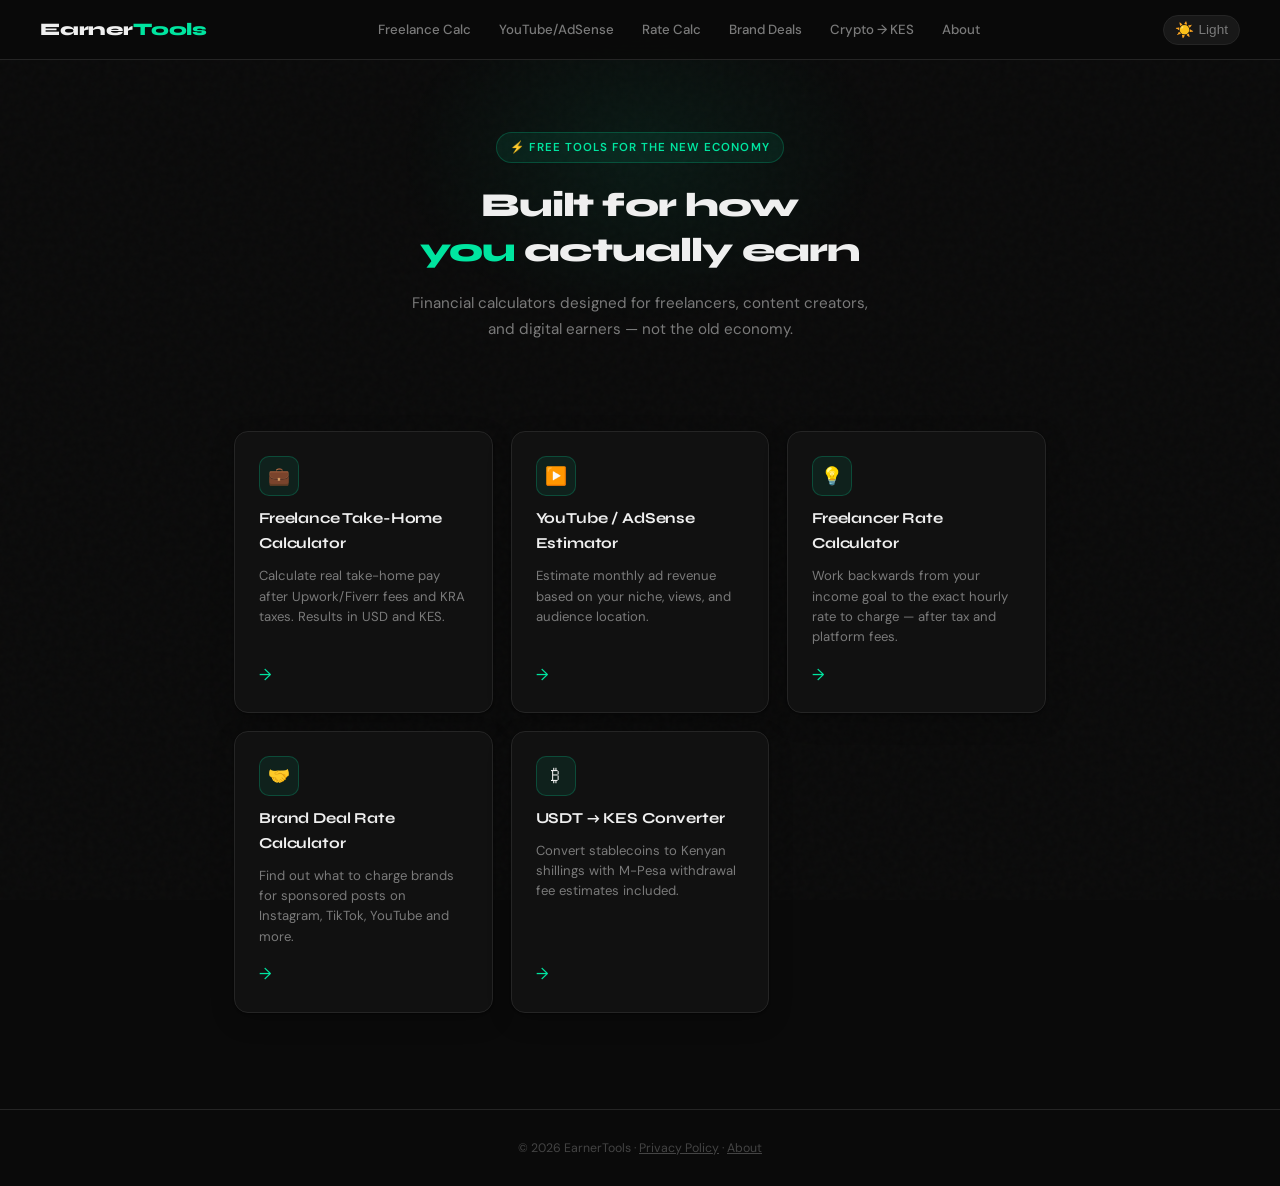
==== index.html @ bacd59a8 "added full calculator name" ====
<!DOCTYPE html>
<html lang="en">
<head>
  <meta charset="UTF-8" />
  <meta name="viewport" content="width=device-width, initial-scale=1.0" />
  <title>Earner Tools — Free Calculator Tools for Freelancers, Creators & Digital Earners</title>
  <meta name="description" content="Free financial calculators built for the new economy. Freelance take-home pay, YouTube revenue estimates, freelancer rate calculator, and crypto-to-KES converter." />
  <link rel="stylesheet" href="css/style.css" />
  
</head>
<body>

<nav>
  <a href="index.html" class="nav-logo">Earner<span>Tools</span></a>
  <ul class="nav-links">
    <li><a href="freelance-calc.html">Freelance Calc</a></li>
    <li><a href="youtube-calc.html">YouTube/AdSense</a></li>
    <li><a href="rate-calc.html">Rate Calc</a></li>
    <li><a href="brand-deal-calc.html">Brand Deals</a></li>
    <li><a href="crypto-calc.html">Crypto → KES</a></li>
    <li><a href="about.html">About</a></li>
    </ul>
    <button class="theme-toggle" onclick="toggleTheme()" aria-label="Toggle theme">
      <span class="icon">☀️</span>
      <span class="label">Light</span>
    </button>
</nav>

<section class="page-hero">
  <div class="hero-tag">⚡ Free Tools for the New Economy</div>
  <h1>Built for how<br><em>you</em> actually earn</h1>
  <p>Financial calculators designed for freelancers, content creators, and digital earners — not the old economy.</p>
</section>

<main class="main-container">
  <div class="tools-grid">

    <a href="freelance-calc.html" class="tool-card" style="animation-delay:0.1s">
      <div class="tool-icon">💼</div>
      <h3>Freelance Take-Home Calculator</h3>
      <p>Calculate real take-home pay after Upwork/Fiverr fees and KRA taxes. Results in USD and KES.</p>
      <div class="arrow">→</div>
    </a>

    <a href="youtube-calc.html" class="tool-card" style="animation-delay:0.2s">
      <div class="tool-icon">▶️</div>
      <h3>YouTube / AdSense Estimator</h3>
      <p>Estimate monthly ad revenue based on your niche, views, and audience location.</p>
      <div class="arrow">→</div>
    </a>

    <a href="rate-calc.html" class="tool-card" style="animation-delay:0.3s">
      <div class="tool-icon">💡</div>
      <h3>Freelancer Rate Calculator</h3>
      <p>Work backwards from your income goal to the exact hourly rate to charge — after tax and platform fees.</p>
      <div class="arrow">→</div>
    </a>

    <a href="brand-deal-calc.html" class="tool-card" style="animation-delay:0.4s">
      <div class="tool-icon">🤝</div>
      <h3>Brand Deal Rate Calculator</h3>
      <p>Find out what to charge brands for sponsored posts on Instagram, TikTok, YouTube and more.</p>
      <div class="arrow">→</div>
    </a>

    <a href="crypto-calc.html" class="tool-card" style="animation-delay:0.4s">
      <div class="tool-icon">₿</div>
      <h3>USDT → KES Converter</h3>
      <p>Convert stablecoins to Kenyan shillings with M-Pesa withdrawal fee estimates included.</p>
      <div class="arrow">→</div>
    </a>

  </div>
</main>

<footer>
  <p>© 2026 EarnerTools · <a href="privacy-policy.html">Privacy Policy</a> · <a href="about.html">About</a></p>
</footer>
<script src="js/theme.js"></script>
</body>
</html>
---- css/style.css ----
@import url('https://fonts.googleapis.com/css2?family=Syne:wght@400;600;700;800&family=DM+Sans:ital,opsz,wght@0,9..40,300;0,9..40,400;0,9..40,500;1,9..40,300&display=swap');

/* ── TOKENS — DARK (default) ── */
:root {
  --bg:            #0a0a0a;
  --bg-card:       #111111;
  --bg-input:      #181818;
  --border:        #252525;
  --border-hover:  #333333;
  --accent:        #00e5a0;
  --accent-dim:    rgba(0, 229, 160, 0.08);
  --accent-mid:    rgba(0, 229, 160, 0.22);
  --accent-glow:   rgba(0, 229, 160, 0.15);
  --text-primary:  #efefef;
  --text-secondary:#7a7a7a;
  --text-muted:    #444;
  --danger:        #ff4d6d;
  --warning:       #ffb347;
  --radius:        14px;
  --radius-sm:     9px;
  --radius-xs:     6px;
  --shadow-card:   0 1px 3px rgba(0,0,0,0.5), 0 8px 24px rgba(0,0,0,0.2);
  --nav-bg:        rgba(10, 10, 10, 0.88);
}

/* ── TOKENS — LIGHT ── */
body.light {
  --bg:            #f5f5f3;
  --bg-card:       #ffffff;
  --bg-input:      #eeeeec;
  --border:        #e0e0dc;
  --border-hover:  #cccccc;
  --accent:        #00a372;
  --accent-dim:    rgba(0, 163, 114, 0.08);
  --accent-mid:    rgba(0, 163, 114, 0.22);
  --accent-glow:   rgba(0, 163, 114, 0.15);
  --text-primary:  #111111;
  --text-secondary:#555555;
  --text-muted:    #aaaaaa;
  --danger:        #d93025;
  --warning:       #c47d00;
  --shadow-card:   0 1px 3px rgba(0,0,0,0.08), 0 8px 24px rgba(0,0,0,0.06);
  --nav-bg:        rgba(245, 245, 243, 0.92);
}

/* ── RESET ── */
*, *::before, *::after { box-sizing: border-box; margin: 0; padding: 0; }
html { scroll-behavior: smooth; -webkit-text-size-adjust: 100%; }

body {
  background: var(--bg);
  color: var(--text-primary);
  font-family: 'DM Sans', sans-serif;
  font-size: 15px;
  line-height: 1.65;
  min-height: 100vh;
  overflow-x: hidden;
  transition: background 0.3s, color 0.3s;
}

/* ── SUBTLE GRAIN ── */
body::before {
  content: '';
  position: fixed;
  inset: 0;
  background-image: url("data:image/svg+xml,%3Csvg viewBox='0 0 200 200' xmlns='http://www.w3.org/2000/svg'%3E%3Cfilter id='n'%3E%3CfeTurbulence type='fractalNoise' baseFrequency='0.75' numOctaves='4' stitchTiles='stitch'/%3E%3C/filter%3E%3Crect width='100%25' height='100%25' filter='url(%23n)' opacity='0.025'/%3E%3C/svg%3E");
  pointer-events: none;
  z-index: 0;
}

/* ── NAV ── */
nav {
  position: sticky;
  top: 0;
  z-index: 100;
  background: var(--nav-bg);
  backdrop-filter: blur(20px);
  -webkit-backdrop-filter: blur(20px);
  border-bottom: 1px solid var(--border);
  padding: 0 2.5rem;
  display: flex;
  align-items: center;
  justify-content: space-between;
  height: 60px;
  transition: background 0.3s, border-color 0.3s;
}

.nav-logo {
  font-family: 'Syne', sans-serif;
  font-weight: 800;
  font-size: 1.1rem;
  letter-spacing: -0.01em;
  color: var(--text-primary);
  text-decoration: none;
}

.nav-logo span { color: var(--accent); }

.nav-links {
  display: flex;
  align-items: center;
  gap: 0.25rem;
  list-style: none;
}

.nav-links a {
  color: var(--text-secondary);
  text-decoration: none;
  font-size: 0.83rem;
  font-weight: 500;
  padding: 6px 12px;
  border-radius: var(--radius-xs);
  transition: color 0.15s, background 0.15s;
}

.nav-links a:hover  { color: var(--text-primary); background: rgba(128,128,128,0.08); }
.nav-links a.active { color: var(--accent); background: var(--accent-dim); }

/* ── THEME TOGGLE ── */
.theme-toggle {
  background: var(--bg-input);
  border: 1px solid var(--border);
  border-radius: 100px;
  color: var(--text-secondary);
  cursor: pointer;
  font-size: 0.85rem;
  padding: 5px 11px;
  display: flex;
  align-items: center;
  gap: 5px;
  transition: border-color 0.15s, color 0.15s, background 0.3s;
  flex-shrink: 0;
  margin-left: 0.75rem;
  white-space: nowrap;
}

.theme-toggle:hover {
  border-color: var(--accent);
  color: var(--accent);
}

.theme-toggle .icon { font-size: 0.95rem; }

/* ── PAGE HERO ── */
.page-hero {
  position: relative;
  padding: 4.5rem 2rem 3rem;
  text-align: center;
  z-index: 1;
}

.page-hero::before {
  content: '';
  position: absolute;
  top: -80px;
  left: 50%;
  transform: translateX(-50%);
  width: 500px;
  height: 350px;
  background: radial-gradient(ellipse at center, rgba(0,229,160,0.07) 0%, transparent 68%);
  pointer-events: none;
  z-index: 0;
}

body.light .page-hero::before {
  background: radial-gradient(ellipse at center, rgba(0,163,114,0.06) 0%, transparent 68%);
}

.hero-tag {
  display: inline-flex;
  align-items: center;
  gap: 6px;
  background: var(--accent-dim);
  border: 1px solid var(--accent-mid);
  color: var(--accent);
  font-size: 0.72rem;
  font-weight: 600;
  letter-spacing: 0.09em;
  text-transform: uppercase;
  padding: 5px 13px;
  border-radius: 100px;
  margin-bottom: 1.25rem;
  animation: fadeUp 0.45s ease both;
  position: relative;
  z-index: 1;
}

.page-hero h1 {
  font-family: 'Syne', sans-serif;
  font-size: 2.1rem;
  font-weight: 800;
  line-height: 1.35;
  letter-spacing: -0.025em;
  margin: 0 auto 0.9rem;
  max-width: 560px;
  padding-bottom: 0.1em;
  overflow: visible;
  animation: fadeUp 0.45s 0.08s ease both;
  position: relative;
  z-index: 1;
}

.page-hero h1 em {
  font-style: normal;
  color: var(--accent);
}

.page-hero p {
  color: var(--text-secondary);
  max-width: 460px;
  margin: 0 auto;
  font-size: 0.95rem;
  line-height: 1.7;
  animation: fadeUp 0.45s 0.16s ease both;
  position: relative;
  z-index: 1;
}

/* ── LAYOUT ── */
.main-container {
  max-width: 860px;
  margin: 0 auto;
  padding: 0 1.5rem 6rem;
  position: relative;
  z-index: 1;
}

/* ── CARD ── */
.card {
  background: var(--bg-card);
  border: 1px solid var(--border);
  border-radius: var(--radius);
  padding: 1.75rem;
  margin-bottom: 1.25rem;
  box-shadow: var(--shadow-card);
  animation: fadeUp 0.45s 0.22s ease both;
  transition: background 0.3s, border-color 0.3s;
}

.card-title {
  font-family: 'Syne', sans-serif;
  font-size: 0.72rem;
  font-weight: 700;
  letter-spacing: 0.11em;
  text-transform: uppercase;
  color: var(--text-muted);
  margin-bottom: 1.4rem;
  display: flex;
  align-items: center;
  gap: 9px;
}

.card-title::before {
  content: '';
  display: block;
  width: 3px;
  height: 13px;
  background: var(--accent);
  border-radius: 2px;
  flex-shrink: 0;
}

/* ── FORM ELEMENTS ── */
.form-grid {
  display: grid;
  grid-template-columns: 1fr 1fr;
  gap: 1.1rem;
}

.form-group {
  display: flex;
  flex-direction: column;
  gap: 7px;
}

.form-group.full { grid-column: 1 / -1; }

label {
  font-size: 0.8rem;
  font-weight: 500;
  color: var(--text-secondary);
  letter-spacing: 0.01em;
}

input, select {
  background: var(--bg-input);
  border: 1px solid var(--border);
  border-radius: var(--radius-sm);
  color: var(--text-primary);
  font-family: 'DM Sans', sans-serif;
  font-size: 0.95rem;
  padding: 11px 14px;
  width: 100%;
  transition: border-color 0.15s, box-shadow 0.15s, background 0.3s, color 0.3s;
  appearance: none;
  -webkit-appearance: none;
}

input:focus, select:focus {
  outline: none;
  border-color: var(--accent);
  box-shadow: 0 0 0 3px var(--accent-dim);
}

input::placeholder { color: var(--text-muted); font-size: 0.88rem; }

.select-wrapper { position: relative; }
.select-wrapper::after {
  content: '▾';
  position: absolute;
  right: 13px;
  top: 50%;
  transform: translateY(-50%);
  color: var(--text-muted);
  pointer-events: none;
  font-size: 0.85rem;
}

/* ── PLATFORM TABS ── */
.tab-group {
  display: flex;
  background: var(--bg-input);
  border: 1px solid var(--border);
  border-radius: var(--radius-sm);
  padding: 3px;
  gap: 3px;
}

.tab-btn {
  flex: 1;
  background: transparent;
  border: none;
  color: var(--text-secondary);
  font-family: 'DM Sans', sans-serif;
  font-size: 0.83rem;
  font-weight: 500;
  padding: 9px 6px;
  border-radius: 6px;
  cursor: pointer;
  transition: all 0.15s;
  white-space: nowrap;
}

.tab-btn:hover  { color: var(--text-primary); background: rgba(128,128,128,0.08); }
.tab-btn.active { background: var(--accent); color: #000; font-weight: 700; }

/* ── CALCULATE BUTTON ── */
.btn-calculate {
  width: 100%;
  background: var(--accent);
  border: none;
  border-radius: var(--radius-sm);
  color: #000;
  cursor: pointer;
  font-family: 'Syne', sans-serif;
  font-size: 0.92rem;
  font-weight: 700;
  letter-spacing: 0.05em;
  padding: 14px;
  margin-top: 1.4rem;
  transition: opacity 0.15s, transform 0.1s, box-shadow 0.15s;
}

.btn-calculate:hover   { opacity: 0.9; box-shadow: 0 0 24px var(--accent-glow); }
.btn-calculate:active  { transform: scale(0.99); opacity: 0.85; }

/* ── RESULTS ── */
#results { display: none; }
#results.visible { display: block; }

.results-grid {
  display: grid;
  grid-template-columns: repeat(3, 1fr);
  gap: 0.9rem;
  margin-bottom: 1.25rem;
}

.result-item {
  background: var(--bg-input);
  border: 1px solid var(--border);
  border-radius: var(--radius-sm);
  padding: 1.1rem;
  text-align: center;
  transition: background 0.3s, border-color 0.3s;
}

.result-item.highlight {
  background: var(--accent-dim);
  border-color: var(--accent-mid);
}

.result-label {
  font-size: 0.7rem;
  color: var(--text-muted);
  text-transform: uppercase;
  letter-spacing: 0.09em;
  margin-bottom: 7px;
}

.result-value {
  font-family: 'Syne', sans-serif;
  font-size: 1.2rem;
  font-weight: 700;
  color: var(--text-primary);
  letter-spacing: -0.01em;
  word-break: break-word;
}

.result-item.highlight .result-value { color: var(--accent); }

.result-sub {
  font-size: 0.73rem;
  color: var(--text-muted);
  margin-top: 4px;
}

/* ── BREAKDOWN TABLE ── */
.breakdown-table {
  width: 100%;
  border-collapse: collapse;
}

.breakdown-table tr          { border-bottom: 1px solid var(--border); }
.breakdown-table tr:last-child { border-bottom: none; }

.breakdown-table td {
  padding: 11px 0;
  font-size: 0.875rem;
  color: var(--text-secondary);
  vertical-align: middle;
}

.breakdown-table td:last-child {
  text-align: right;
  font-weight: 500;
  color: var(--text-primary);
}

.breakdown-table .deduction td:last-child { color: var(--danger); }
.breakdown-table .credit td:last-child    { color: var(--accent); }

.breakdown-table .total-row td {
  font-family: 'Syne', sans-serif;
  font-weight: 700;
  font-size: 0.95rem;
  padding-top: 14px;
  color: var(--accent);
}

/* ── PROGRESS BAR ── */
.tax-band-bar {
  height: 7px;
  background: var(--bg-input);
  border-radius: 4px;
  overflow: hidden;
  margin-top: 0.75rem;
}

.tax-band-fill {
  height: 100%;
  background: linear-gradient(90deg, var(--accent), var(--warning));
  border-radius: 4px;
  transition: width 0.85s cubic-bezier(0.16, 1, 0.3, 1);
  width: 0%;
}

/* ── DISCLAIMER ── */
.disclaimer {
  background: rgba(255, 179, 71, 0.05);
  border: 1px solid rgba(255, 179, 71, 0.18);
  border-radius: var(--radius-sm);
  padding: 0.9rem 1.1rem;
  font-size: 0.79rem;
  color: var(--text-muted);
  line-height: 1.6;
  margin-top: 1.25rem;
}

.disclaimer strong { color: var(--warning); }
.disclaimer a      { color: var(--warning); }

/* ── UPDATED BADGE ── */
.updated-badge {
  display: inline-flex;
  align-items: center;
  gap: 5px;
  font-size: 0.71rem;
  color: var(--accent);
  background: var(--accent-dim);
  border: 1px solid var(--accent-mid);
  padding: 3px 10px;
  border-radius: 100px;
  margin-bottom: 1rem;
  letter-spacing: 0.03em;
}

/* ── ERROR MESSAGE ── */
#error-msg, .error-msg {
  color: var(--danger);
  font-size: 0.84rem;
  margin-top: 0.9rem;
  padding: 10px 14px;
  background: rgba(255, 77, 109, 0.08);
  border: 1px solid rgba(255, 77, 109, 0.2);
  border-radius: var(--radius-xs);
  display: none;
}

/* ── HOMEPAGE TOOL CARDS ── */
.tools-grid {
  display: grid;
  grid-template-columns: repeat(auto-fit, minmax(240px, 1fr));
  gap: 1.1rem;
  margin-top: 2.5rem;
}

.tool-card {
  background: var(--bg-card);
  border: 1px solid var(--border);
  border-radius: var(--radius);
  padding: 1.5rem;
  text-decoration: none;
  color: inherit;
  transition: border-color 0.2s, transform 0.2s, box-shadow 0.2s, background 0.3s;
  display: flex;
  flex-direction: column;
  gap: 10px;
  animation: fadeUp 0.45s ease both;
  box-shadow: var(--shadow-card);
}

.tool-card:hover {
  border-color: var(--accent-mid);
  transform: translateY(-3px);
  box-shadow: 0 12px 32px rgba(0,0,0,0.15), 0 0 0 1px var(--accent-mid);
}

.tool-icon {
  width: 40px;
  height: 40px;
  background: var(--accent-dim);
  border: 1px solid var(--accent-mid);
  border-radius: 10px;
  display: flex;
  align-items: center;
  justify-content: center;
  font-size: 1.1rem;
}

.tool-card h3 {
  font-family: 'Syne', sans-serif;
  font-size: 0.95rem;
  font-weight: 700;
  letter-spacing: -0.01em;
  color: var(--text-primary);
}

.tool-card p {
  font-size: 0.82rem;
  color: var(--text-secondary);
  line-height: 1.55;
  flex: 1;
}

.tool-card .arrow {
  color: var(--accent);
  font-size: 1rem;
  margin-top: 4px;
  transition: transform 0.2s;
}

.tool-card:hover .arrow { transform: translateX(4px); }

/* ── FOOTER ── */
footer {
  border-top: 1px solid var(--border);
  padding: 1.75rem 2rem;
  text-align: center;
  font-size: 0.77rem;
  color: var(--text-muted);
  position: relative;
  z-index: 1;
  transition: border-color 0.3s;
}

footer a       { color: var(--text-muted); text-decoration: underline; }
footer a:hover { color: var(--text-secondary); }

/* ── ANIMATIONS ── */
@keyframes fadeUp {
  from { opacity: 0; transform: translateY(12px); }
  to   { opacity: 1; transform: translateY(0); }
}

/* ── RESPONSIVE ── */
@media (max-width: 768px) {
  nav { padding: 0 1.25rem; }
  .nav-links a { font-size: 0.78rem; padding: 6px 8px; }
}

@media (max-width: 640px) {
  .nav-links   { display: none; }
  .page-hero   { padding: 3rem 1.25rem 2rem; }
  .page-hero h1{ font-size: 1.7rem; }
  .main-container { padding: 0 1rem 4rem; }
  .form-grid   { grid-template-columns: 1fr; }
  .results-grid{ grid-template-columns: 1fr 1fr; }
  .card        { padding: 1.25rem; }
  .tab-btn     { font-size: 0.76rem; padding: 8px 4px; }
}

@media (max-width: 400px) {
  .results-grid { grid-template-columns: 1fr; }
  .page-hero h1 { font-size: 1.5rem; }
}
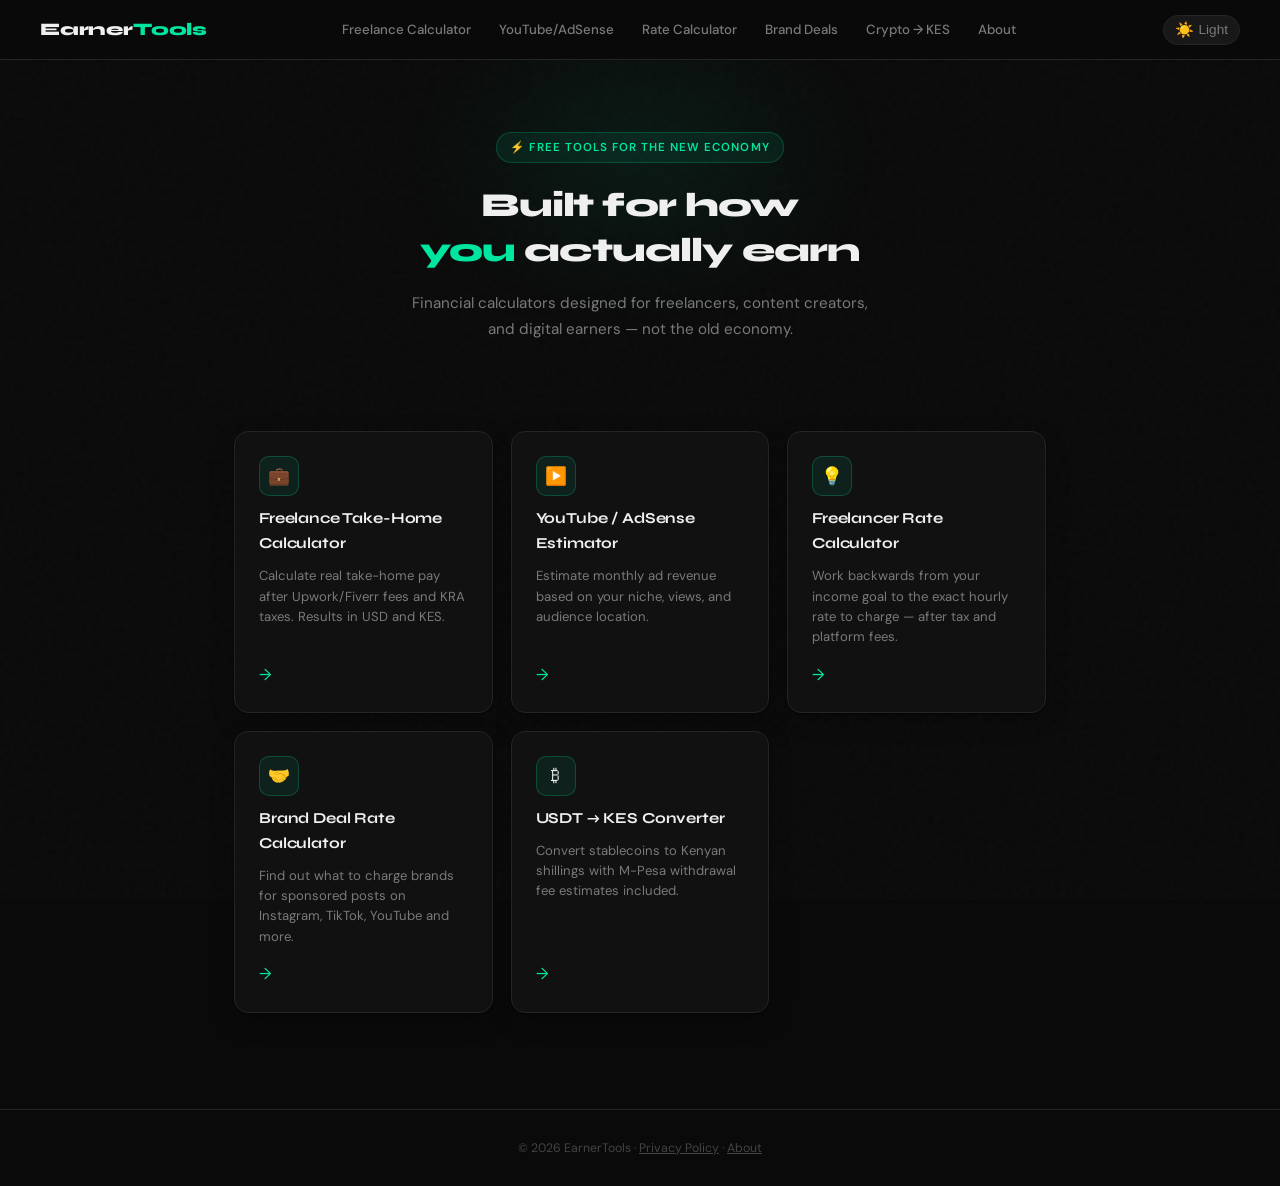
==== commit 761faf72: "commit 5" ====
--- a/index.html
+++ b/index.html
@@ -13,9 +13,9 @@
 <nav>
   <a href="index.html" class="nav-logo">Earner<span>Tools</span></a>
   <ul class="nav-links">
-    <li><a href="freelance-calc.html">Freelance Calc</a></li>
+    <li><a href="freelance-calc.html">Freelance Calculator</a></li>
     <li><a href="youtube-calc.html">YouTube/AdSense</a></li>
-    <li><a href="rate-calc.html">Rate Calc</a></li>
+    <li><a href="rate-calc.html">Rate Calculator</a></li>
     <li><a href="brand-deal-calc.html">Brand Deals</a></li>
     <li><a href="crypto-calc.html">Crypto → KES</a></li>
     <li><a href="about.html">About</a></li>
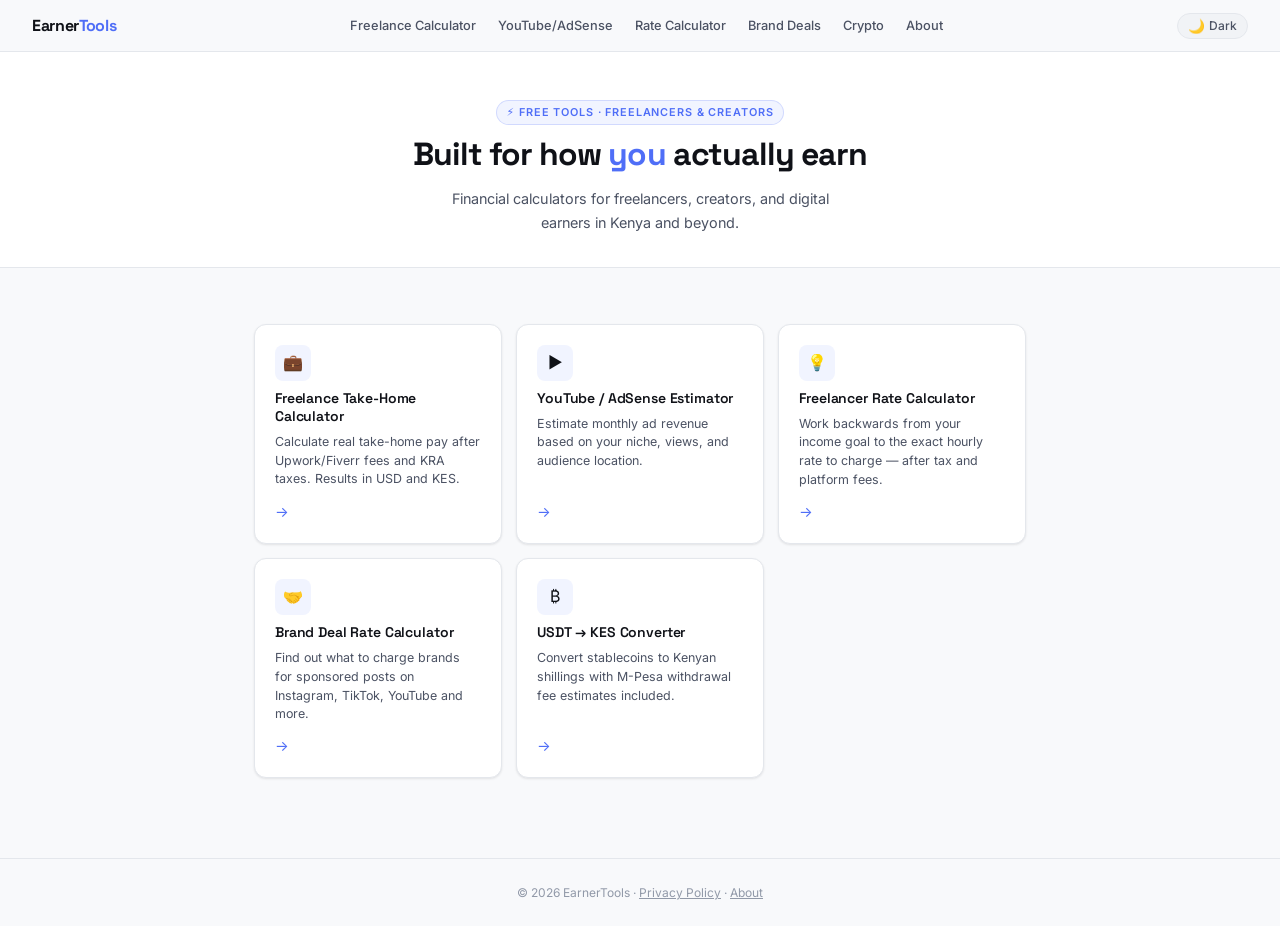
==== commit 17c3453e: "cm5" ====
--- a/index.html
+++ b/index.html
@@ -6,7 +6,33 @@
   <title>Earner Tools — Free Calculator Tools for Freelancers, Creators & Digital Earners</title>
   <meta name="description" content="Free financial calculators built for the new economy. Freelance take-home pay, YouTube revenue estimates, freelancer rate calculator, and crypto-to-KES converter." />
   <link rel="stylesheet" href="css/style.css" />
-  
+
+  <!-- Open Graph -->
+  <meta property="og:type"        content="website" />
+  <meta property="og:site_name"   content="EarnerTools" />
+  <meta property="og:title"       content="EarnerTools — Free Financial Calculators for Freelancers & Creators" />
+  <meta property="og:description" content="Free calculator tools built for the new economy. Freelance take-home pay, YouTube revenue, brand deal rates, freelancer rate calculator and crypto-to-KES converter." />
+  <meta property="og:url"         content="https://earnertools.com/" />
+  <meta property="og:image"       content="https://earnertools.com/og-image.png" />
+
+  <!-- Twitter Card -->
+  <meta name="twitter:card"        content="summary_large_image" />
+  <meta name="twitter:site"        content="@earnertools" />
+  <meta name="twitter:title"       content="EarnerTools — Free Financial Calculators for Freelancers & Creators" />
+  <meta name="twitter:description" content="Free calculator tools built for the new economy. Freelance take-home pay, YouTube revenue, brand deal rates, freelancer rate calculator and crypto-to-KES converter." />
+  <meta name="twitter:image"       content="https://earnertools.com/og-image.png" />
+
+  <!-- Canonical -->
+  <link rel="canonical" href="https://earnertools.com/" />
+
+  <!-- Google Analytics — replace GA_MEASUREMENT_ID with your actual ID -->
+  <script async src="https://www.googletagmanager.com/gtag/js?id=GA_MEASUREMENT_ID"></script>
+  <script>
+    window.dataLayer = window.dataLayer || [];
+    function gtag(){dataLayer.push(arguments);}
+    gtag('js', new Date());
+    gtag('config', 'GA_MEASUREMENT_ID');
+  </script>
 </head>
 <body>
 
@@ -17,7 +43,7 @@
     <li><a href="youtube-calc.html">YouTube/AdSense</a></li>
     <li><a href="rate-calc.html">Rate Calculator</a></li>
     <li><a href="brand-deal-calc.html">Brand Deals</a></li>
-    <li><a href="crypto-calc.html">Crypto → KES</a></li>
+    <li><a href="crypto-calc.html">Crypto</a></li>
     <li><a href="about.html">About</a></li>
     </ul>
     <button class="theme-toggle" onclick="toggleTheme()" aria-label="Toggle theme">
@@ -26,10 +52,10 @@
     </button>
 </nav>
 
-<section class="page-hero">
-  <div class="hero-tag">⚡ Free Tools for the New Economy</div>
-  <h1>Built for how<br><em>you</em> actually earn</h1>
-  <p>Financial calculators designed for freelancers, content creators, and digital earners — not the old economy.</p>
+<section class="home-hero">
+  <div class="hero-tag">⚡ Free Tools · Freelancers & Creators</div>
+  <h1>Built for how <em>you</em> actually earn</h1>
+  <p>Financial calculators for freelancers, creators, and digital earners in Kenya and beyond.</p>
 </section>
 
 <main class="main-container">
@@ -63,7 +89,7 @@
       <div class="arrow">→</div>
     </a>
 
-    <a href="crypto-calc.html" class="tool-card" style="animation-delay:0.4s">
+    <a href="crypto-calc.html" class="tool-card" style="animation-delay:0.5s">
       <div class="tool-icon">₿</div>
       <h3>USDT → KES Converter</h3>
       <p>Convert stablecoins to Kenyan shillings with M-Pesa withdrawal fee estimates included.</p>
@@ -76,6 +102,7 @@
 <footer>
   <p>© 2026 EarnerTools · <a href="privacy-policy.html">Privacy Policy</a> · <a href="about.html">About</a></p>
 </footer>
+
 <script src="js/theme.js"></script>
 </body>
 </html>
--- a/css/style.css
+++ b/css/style.css
@@ -1,46 +1,58 @@
-@import url('https://fonts.googleapis.com/css2?family=Syne:wght@400;600;700;800&family=DM+Sans:ital,opsz,wght@0,9..40,300;0,9..40,400;0,9..40,500;1,9..40,300&display=swap');
-
-/* ── TOKENS — DARK (default) ── */
+@import url('https://fonts.googleapis.com/css2?family=Inter:wght@300;400;500;600;700;800&family=Space+Grotesk:wght@400;500;600;700&display=swap');
+
+/* ── TOKENS — LIGHT (default) ── */
 :root {
-  --bg:            #0a0a0a;
-  --bg-card:       #111111;
-  --bg-input:      #181818;
-  --border:        #252525;
-  --border-hover:  #333333;
-  --accent:        #00e5a0;
-  --accent-dim:    rgba(0, 229, 160, 0.08);
-  --accent-mid:    rgba(0, 229, 160, 0.22);
-  --accent-glow:   rgba(0, 229, 160, 0.15);
-  --text-primary:  #efefef;
-  --text-secondary:#7a7a7a;
-  --text-muted:    #444;
-  --danger:        #ff4d6d;
-  --warning:       #ffb347;
-  --radius:        14px;
-  --radius-sm:     9px;
-  --radius-xs:     6px;
-  --shadow-card:   0 1px 3px rgba(0,0,0,0.5), 0 8px 24px rgba(0,0,0,0.2);
-  --nav-bg:        rgba(10, 10, 10, 0.88);
-}
-
-/* ── TOKENS — LIGHT ── */
-body.light {
-  --bg:            #f5f5f3;
-  --bg-card:       #ffffff;
-  --bg-input:      #eeeeec;
-  --border:        #e0e0dc;
-  --border-hover:  #cccccc;
-  --accent:        #00a372;
-  --accent-dim:    rgba(0, 163, 114, 0.08);
-  --accent-mid:    rgba(0, 163, 114, 0.22);
-  --accent-glow:   rgba(0, 163, 114, 0.15);
-  --text-primary:  #111111;
-  --text-secondary:#555555;
-  --text-muted:    #aaaaaa;
-  --danger:        #d93025;
-  --warning:       #c47d00;
-  --shadow-card:   0 1px 3px rgba(0,0,0,0.08), 0 8px 24px rgba(0,0,0,0.06);
-  --nav-bg:        rgba(245, 245, 243, 0.92);
+  --bg:             #f8f9fb;
+  --bg-card:        #ffffff;
+  --bg-input:       #f1f3f6;
+  --bg-input-focus: #ffffff;
+  --border:         #e4e7ec;
+  --border-hover:   #c8cdd6;
+  --accent:         #4f6ef7;
+  --accent-hover:   #3a56e0;
+  --accent-dim:     rgba(79, 110, 247, 0.08);
+  --accent-mid:     rgba(79, 110, 247, 0.20);
+  --accent-glow:    rgba(79, 110, 247, 0.25);
+  --text-primary:   #0f1117;
+  --text-secondary: #4b5263;
+  --text-muted:     #9199a8;
+  --danger:         #e53e5a;
+  --danger-dim:     rgba(229, 62, 90, 0.08);
+  --success:        #12a36b;
+  --warning:        #e07d10;
+  --radius:         12px;
+  --radius-sm:      8px;
+  --radius-xs:      5px;
+  --shadow-sm:      0 1px 3px rgba(0,0,0,0.06), 0 1px 2px rgba(0,0,0,0.04);
+  --shadow-card:    0 1px 4px rgba(0,0,0,0.06), 0 4px 16px rgba(0,0,0,0.05);
+  --shadow-focus:   0 0 0 3px rgba(79,110,247,0.18);
+  --nav-bg:         rgba(248,249,251,0.92);
+}
+
+/* ── TOKENS — DARK ── */
+body.dark {
+  --bg:             #0d0f14;
+  --bg-card:        #151820;
+  --bg-input:       #1c1f28;
+  --bg-input-focus: #222634;
+  --border:         #272b38;
+  --border-hover:   #363b4d;
+  --accent:         #6b8aff;
+  --accent-hover:   #8aa0ff;
+  --accent-dim:     rgba(107,138,255,0.10);
+  --accent-mid:     rgba(107,138,255,0.22);
+  --accent-glow:    rgba(107,138,255,0.20);
+  --text-primary:   #edf0f7;
+  --text-secondary: #8b93a8;
+  --text-muted:     #4e5568;
+  --danger:         #ff5c77;
+  --danger-dim:     rgba(255,92,119,0.10);
+  --success:        #2dd496;
+  --warning:        #ffaa3b;
+  --shadow-sm:      0 1px 3px rgba(0,0,0,0.4);
+  --shadow-card:    0 1px 4px rgba(0,0,0,0.4), 0 4px 20px rgba(0,0,0,0.3);
+  --shadow-focus:   0 0 0 3px rgba(107,138,255,0.22);
+  --nav-bg:         rgba(13,15,20,0.92);
 }
 
 /* ── RESET ── */
@@ -50,22 +62,12 @@
 body {
   background: var(--bg);
   color: var(--text-primary);
-  font-family: 'DM Sans', sans-serif;
-  font-size: 15px;
-  line-height: 1.65;
+  font-family: 'Inter', system-ui, sans-serif;
+  font-size: 14px;
+  line-height: 1.6;
   min-height: 100vh;
   overflow-x: hidden;
-  transition: background 0.3s, color 0.3s;
-}
-
-/* ── SUBTLE GRAIN ── */
-body::before {
-  content: '';
-  position: fixed;
-  inset: 0;
-  background-image: url("data:image/svg+xml,%3Csvg viewBox='0 0 200 200' xmlns='http://www.w3.org/2000/svg'%3E%3Cfilter id='n'%3E%3CfeTurbulence type='fractalNoise' baseFrequency='0.75' numOctaves='4' stitchTiles='stitch'/%3E%3C/filter%3E%3Crect width='100%25' height='100%25' filter='url(%23n)' opacity='0.025'/%3E%3C/svg%3E");
-  pointer-events: none;
-  z-index: 0;
+  transition: background 0.25s, color 0.25s;
 }
 
 /* ── NAV ── */
@@ -74,24 +76,27 @@
   top: 0;
   z-index: 100;
   background: var(--nav-bg);
-  backdrop-filter: blur(20px);
-  -webkit-backdrop-filter: blur(20px);
+  backdrop-filter: blur(16px);
+  -webkit-backdrop-filter: blur(16px);
   border-bottom: 1px solid var(--border);
-  padding: 0 2.5rem;
+  padding: 0 2rem;
   display: flex;
   align-items: center;
   justify-content: space-between;
-  height: 60px;
-  transition: background 0.3s, border-color 0.3s;
+  height: 52px;
+  gap: 1rem;
+  transition: background 0.25s, border-color 0.25s;
 }
 
 .nav-logo {
-  font-family: 'Syne', sans-serif;
-  font-weight: 800;
-  font-size: 1.1rem;
-  letter-spacing: -0.01em;
+  font-family: 'Space Grotesk', sans-serif;
+  font-weight: 700;
+  font-size: 1rem;
   color: var(--text-primary);
   text-decoration: none;
+  letter-spacing: -0.02em;
+  white-space: nowrap;
+  flex-shrink: 0;
 }
 
 .nav-logo span { color: var(--accent); }
@@ -99,22 +104,25 @@
 .nav-links {
   display: flex;
   align-items: center;
-  gap: 0.25rem;
+  gap: 2px;
   list-style: none;
+  flex: 1;
+  justify-content: center;
 }
 
 .nav-links a {
   color: var(--text-secondary);
   text-decoration: none;
-  font-size: 0.83rem;
+  font-size: 0.8rem;
   font-weight: 500;
-  padding: 6px 12px;
+  padding: 5px 10px;
   border-radius: var(--radius-xs);
   transition: color 0.15s, background 0.15s;
-}
-
-.nav-links a:hover  { color: var(--text-primary); background: rgba(128,128,128,0.08); }
-.nav-links a.active { color: var(--accent); background: var(--accent-dim); }
+  white-space: nowrap;
+}
+
+.nav-links a:hover  { color: var(--text-primary); background: var(--bg-input); }
+.nav-links a.active { color: var(--accent); background: var(--accent-dim); font-weight: 600; }
 
 /* ── THEME TOGGLE ── */
 .theme-toggle {
@@ -123,81 +131,58 @@
   border-radius: 100px;
   color: var(--text-secondary);
   cursor: pointer;
-  font-size: 0.85rem;
-  padding: 5px 11px;
+  font-size: 0.75rem;
+  font-family: 'Inter', sans-serif;
+  font-weight: 500;
+  padding: 4px 10px;
   display: flex;
   align-items: center;
-  gap: 5px;
-  transition: border-color 0.15s, color 0.15s, background 0.3s;
+  gap: 4px;
+  transition: all 0.15s;
   flex-shrink: 0;
-  margin-left: 0.75rem;
   white-space: nowrap;
 }
 
-.theme-toggle:hover {
-  border-color: var(--accent);
-  color: var(--accent);
-}
-
-.theme-toggle .icon { font-size: 0.95rem; }
-
-/* ── PAGE HERO ── */
+.theme-toggle:hover { border-color: var(--accent); color: var(--accent); }
+.theme-toggle .icon { font-size: 0.85rem; }
+
+/* ── COMPACT PAGE HERO ── */
 .page-hero {
+  padding: 2rem 2rem 1.5rem;
+  text-align: center;
   position: relative;
-  padding: 4.5rem 2rem 3rem;
-  text-align: center;
   z-index: 1;
-}
-
-.page-hero::before {
-  content: '';
-  position: absolute;
-  top: -80px;
-  left: 50%;
-  transform: translateX(-50%);
-  width: 500px;
-  height: 350px;
-  background: radial-gradient(ellipse at center, rgba(0,229,160,0.07) 0%, transparent 68%);
-  pointer-events: none;
-  z-index: 0;
-}
-
-body.light .page-hero::before {
-  background: radial-gradient(ellipse at center, rgba(0,163,114,0.06) 0%, transparent 68%);
+  border-bottom: 1px solid var(--border);
+  background: var(--bg-card);
 }
 
 .hero-tag {
   display: inline-flex;
   align-items: center;
-  gap: 6px;
+  gap: 5px;
   background: var(--accent-dim);
   border: 1px solid var(--accent-mid);
   color: var(--accent);
-  font-size: 0.72rem;
+  font-size: 0.68rem;
   font-weight: 600;
-  letter-spacing: 0.09em;
+  letter-spacing: 0.08em;
   text-transform: uppercase;
-  padding: 5px 13px;
+  padding: 3px 10px;
   border-radius: 100px;
-  margin-bottom: 1.25rem;
-  animation: fadeUp 0.45s ease both;
-  position: relative;
-  z-index: 1;
+  margin-bottom: 0.6rem;
 }
 
 .page-hero h1 {
-  font-family: 'Syne', sans-serif;
-  font-size: 2.1rem;
-  font-weight: 800;
-  line-height: 1.35;
-  letter-spacing: -0.025em;
-  margin: 0 auto 0.9rem;
-  max-width: 560px;
-  padding-bottom: 0.1em;
+  font-family: 'Space Grotesk', sans-serif;
+  font-size: 1.6rem;
+  font-weight: 700;
+  line-height: 1.25;
+  letter-spacing: -0.03em;
+  margin: 0 auto 0.5rem;
+  max-width: 520px;
+  padding-bottom: 0.05em;
   overflow: visible;
-  animation: fadeUp 0.45s 0.08s ease both;
-  position: relative;
-  z-index: 1;
+  color: var(--text-primary);
 }
 
 .page-hero h1 em {
@@ -207,20 +192,17 @@
 
 .page-hero p {
   color: var(--text-secondary);
-  max-width: 460px;
+  max-width: 420px;
   margin: 0 auto;
-  font-size: 0.95rem;
-  line-height: 1.7;
-  animation: fadeUp 0.45s 0.16s ease both;
-  position: relative;
-  z-index: 1;
+  font-size: 0.875rem;
+  line-height: 1.6;
 }
 
 /* ── LAYOUT ── */
 .main-container {
-  max-width: 860px;
+  max-width: 820px;
   margin: 0 auto;
-  padding: 0 1.5rem 6rem;
+  padding: 1.5rem 1.5rem 5rem;
   position: relative;
   z-index: 1;
 }
@@ -230,56 +212,54 @@
   background: var(--bg-card);
   border: 1px solid var(--border);
   border-radius: var(--radius);
-  padding: 1.75rem;
-  margin-bottom: 1.25rem;
+  padding: 1.5rem;
+  margin-bottom: 1rem;
   box-shadow: var(--shadow-card);
-  animation: fadeUp 0.45s 0.22s ease both;
-  transition: background 0.3s, border-color 0.3s;
+  transition: background 0.25s, border-color 0.25s;
 }
 
 .card-title {
-  font-family: 'Syne', sans-serif;
-  font-size: 0.72rem;
-  font-weight: 700;
-  letter-spacing: 0.11em;
+  font-family: 'Space Grotesk', sans-serif;
+  font-size: 0.68rem;
+  font-weight: 600;
+  letter-spacing: 0.1em;
   text-transform: uppercase;
   color: var(--text-muted);
-  margin-bottom: 1.4rem;
+  margin-bottom: 1.1rem;
   display: flex;
   align-items: center;
-  gap: 9px;
+  gap: 7px;
 }
 
 .card-title::before {
   content: '';
   display: block;
   width: 3px;
-  height: 13px;
+  height: 12px;
   background: var(--accent);
   border-radius: 2px;
   flex-shrink: 0;
 }
 
-/* ── FORM ELEMENTS ── */
+/* ── FORM ── */
 .form-grid {
   display: grid;
   grid-template-columns: 1fr 1fr;
-  gap: 1.1rem;
+  gap: 0.85rem;
 }
 
 .form-group {
   display: flex;
   flex-direction: column;
-  gap: 7px;
+  gap: 5px;
 }
 
 .form-group.full { grid-column: 1 / -1; }
 
 label {
-  font-size: 0.8rem;
+  font-size: 0.75rem;
   font-weight: 500;
   color: var(--text-secondary);
-  letter-spacing: 0.01em;
 }
 
 input, select {
@@ -287,11 +267,11 @@
   border: 1px solid var(--border);
   border-radius: var(--radius-sm);
   color: var(--text-primary);
-  font-family: 'DM Sans', sans-serif;
-  font-size: 0.95rem;
-  padding: 11px 14px;
+  font-family: 'Inter', sans-serif;
+  font-size: 0.875rem;
+  padding: 9px 12px;
   width: 100%;
-  transition: border-color 0.15s, box-shadow 0.15s, background 0.3s, color 0.3s;
+  transition: border-color 0.15s, box-shadow 0.15s, background 0.15s;
   appearance: none;
   -webkit-appearance: none;
 }
@@ -299,21 +279,29 @@
 input:focus, select:focus {
   outline: none;
   border-color: var(--accent);
-  box-shadow: 0 0 0 3px var(--accent-dim);
-}
-
-input::placeholder { color: var(--text-muted); font-size: 0.88rem; }
+  background: var(--bg-input-focus);
+  box-shadow: var(--shadow-focus);
+}
+
+input::placeholder { color: var(--text-muted); font-size: 0.82rem; }
 
 .select-wrapper { position: relative; }
 .select-wrapper::after {
   content: '▾';
   position: absolute;
-  right: 13px;
+  right: 11px;
   top: 50%;
   transform: translateY(-50%);
   color: var(--text-muted);
   pointer-events: none;
-  font-size: 0.85rem;
+  font-size: 0.75rem;
+}
+
+/* ── HELPER TEXT ── */
+.rpm-note, .field-note {
+  font-size: 0.72rem;
+  color: var(--text-muted);
+  line-height: 1.4;
 }
 
 /* ── PLATFORM TABS ── */
@@ -323,7 +311,7 @@
   border: 1px solid var(--border);
   border-radius: var(--radius-sm);
   padding: 3px;
-  gap: 3px;
+  gap: 2px;
 }
 
 .tab-btn {
@@ -331,18 +319,49 @@
   background: transparent;
   border: none;
   color: var(--text-secondary);
-  font-family: 'DM Sans', sans-serif;
-  font-size: 0.83rem;
+  font-family: 'Inter', sans-serif;
+  font-size: 0.78rem;
   font-weight: 500;
-  padding: 9px 6px;
-  border-radius: 6px;
+  padding: 7px 4px;
+  border-radius: 5px;
   cursor: pointer;
   transition: all 0.15s;
-  white-space: nowrap;
-}
-
-.tab-btn:hover  { color: var(--text-primary); background: rgba(128,128,128,0.08); }
-.tab-btn.active { background: var(--accent); color: #000; font-weight: 700; }
+}
+
+.tab-btn:hover  { color: var(--text-primary); background: rgba(128,128,128,0.1); }
+.tab-btn.active { background: var(--accent); color: #fff; font-weight: 600; }
+
+/* ── CHECKBOX ── */
+.checkbox-group {
+  display: flex;
+  align-items: flex-start;
+  gap: 9px;
+  cursor: pointer;
+  padding: 10px 12px;
+  background: var(--bg-input);
+  border: 1px solid var(--border);
+  border-radius: var(--radius-sm);
+  transition: border-color 0.15s;
+  user-select: none;
+}
+
+.checkbox-group:hover { border-color: var(--accent); }
+
+.checkbox-group input[type="checkbox"] {
+  width: 15px;
+  height: 15px;
+  accent-color: var(--accent);
+  cursor: pointer;
+  flex-shrink: 0;
+  margin-top: 1px;
+  padding: 0;
+}
+
+.checkbox-label {
+  font-size: 0.8rem;
+  color: var(--text-secondary);
+  line-height: 1.4;
+}
 
 /* ── CALCULATE BUTTON ── */
 .btn-calculate {
@@ -350,38 +369,50 @@
   background: var(--accent);
   border: none;
   border-radius: var(--radius-sm);
-  color: #000;
+  color: #fff;
   cursor: pointer;
-  font-family: 'Syne', sans-serif;
-  font-size: 0.92rem;
-  font-weight: 700;
-  letter-spacing: 0.05em;
-  padding: 14px;
-  margin-top: 1.4rem;
-  transition: opacity 0.15s, transform 0.1s, box-shadow 0.15s;
-}
-
-.btn-calculate:hover   { opacity: 0.9; box-shadow: 0 0 24px var(--accent-glow); }
-.btn-calculate:active  { transform: scale(0.99); opacity: 0.85; }
+  font-family: 'Space Grotesk', sans-serif;
+  font-size: 0.875rem;
+  font-weight: 600;
+  letter-spacing: 0.02em;
+  padding: 12px;
+  margin-top: 1.1rem;
+  transition: background 0.15s, transform 0.1s, box-shadow 0.15s;
+}
+
+.btn-calculate:hover  { background: var(--accent-hover); box-shadow: 0 4px 16px var(--accent-glow); }
+.btn-calculate:active { transform: scale(0.99); }
+
+/* ── ERROR MESSAGE ── */
+#error-msg, .error-msg {
+  color: var(--danger);
+  font-size: 0.8rem;
+  margin-top: 0.75rem;
+  padding: 8px 12px;
+  background: var(--danger-dim);
+  border: 1px solid rgba(229,62,90,0.2);
+  border-radius: var(--radius-xs);
+  display: none;
+}
 
 /* ── RESULTS ── */
 #results { display: none; }
 #results.visible { display: block; }
 
+/* ── RESULT STAT CARDS ── */
 .results-grid {
   display: grid;
   grid-template-columns: repeat(3, 1fr);
-  gap: 0.9rem;
-  margin-bottom: 1.25rem;
+  gap: 0.75rem;
+  margin-bottom: 1rem;
 }
 
 .result-item {
   background: var(--bg-input);
   border: 1px solid var(--border);
   border-radius: var(--radius-sm);
-  padding: 1.1rem;
+  padding: 1rem;
   text-align: center;
-  transition: background 0.3s, border-color 0.3s;
 }
 
 .result-item.highlight {
@@ -390,28 +421,28 @@
 }
 
 .result-label {
-  font-size: 0.7rem;
+  font-size: 0.67rem;
   color: var(--text-muted);
   text-transform: uppercase;
-  letter-spacing: 0.09em;
-  margin-bottom: 7px;
+  letter-spacing: 0.08em;
+  margin-bottom: 5px;
 }
 
 .result-value {
-  font-family: 'Syne', sans-serif;
-  font-size: 1.2rem;
+  font-family: 'Space Grotesk', sans-serif;
+  font-size: 1.15rem;
   font-weight: 700;
   color: var(--text-primary);
-  letter-spacing: -0.01em;
+  letter-spacing: -0.02em;
   word-break: break-word;
 }
 
 .result-item.highlight .result-value { color: var(--accent); }
 
 .result-sub {
-  font-size: 0.73rem;
+  font-size: 0.68rem;
   color: var(--text-muted);
-  margin-top: 4px;
+  margin-top: 3px;
 }
 
 /* ── BREAKDOWN TABLE ── */
@@ -420,12 +451,12 @@
   border-collapse: collapse;
 }
 
-.breakdown-table tr          { border-bottom: 1px solid var(--border); }
+.breakdown-table tr { border-bottom: 1px solid var(--border); }
 .breakdown-table tr:last-child { border-bottom: none; }
 
 .breakdown-table td {
-  padding: 11px 0;
-  font-size: 0.875rem;
+  padding: 9px 0;
+  font-size: 0.825rem;
   color: var(--text-secondary);
   vertical-align: middle;
 }
@@ -437,150 +468,167 @@
 }
 
 .breakdown-table .deduction td:last-child { color: var(--danger); }
-.breakdown-table .credit td:last-child    { color: var(--accent); }
+.breakdown-table .credit td:last-child    { color: var(--success); }
 
 .breakdown-table .total-row td {
-  font-family: 'Syne', sans-serif;
+  font-family: 'Space Grotesk', sans-serif;
   font-weight: 700;
-  font-size: 0.95rem;
-  padding-top: 14px;
+  font-size: 0.9rem;
+  padding-top: 12px;
   color: var(--accent);
 }
 
 /* ── PROGRESS BAR ── */
 .tax-band-bar {
-  height: 7px;
+  height: 6px;
   background: var(--bg-input);
-  border-radius: 4px;
+  border-radius: 3px;
   overflow: hidden;
-  margin-top: 0.75rem;
+  margin-top: 0.6rem;
 }
 
 .tax-band-fill {
   height: 100%;
   background: linear-gradient(90deg, var(--accent), var(--warning));
-  border-radius: 4px;
-  transition: width 0.85s cubic-bezier(0.16, 1, 0.3, 1);
+  border-radius: 3px;
+  transition: width 0.8s cubic-bezier(0.16, 1, 0.3, 1);
   width: 0%;
 }
-
-/* ── DISCLAIMER ── */
-.disclaimer {
-  background: rgba(255, 179, 71, 0.05);
-  border: 1px solid rgba(255, 179, 71, 0.18);
-  border-radius: var(--radius-sm);
-  padding: 0.9rem 1.1rem;
-  font-size: 0.79rem;
-  color: var(--text-muted);
-  line-height: 1.6;
-  margin-top: 1.25rem;
-}
-
-.disclaimer strong { color: var(--warning); }
-.disclaimer a      { color: var(--warning); }
 
 /* ── UPDATED BADGE ── */
 .updated-badge {
   display: inline-flex;
   align-items: center;
-  gap: 5px;
-  font-size: 0.71rem;
-  color: var(--accent);
-  background: var(--accent-dim);
-  border: 1px solid var(--accent-mid);
-  padding: 3px 10px;
+  gap: 4px;
+  font-size: 0.68rem;
+  color: var(--success);
+  background: rgba(18, 163, 107, 0.08);
+  border: 1px solid rgba(18, 163, 107, 0.2);
+  padding: 3px 9px;
   border-radius: 100px;
-  margin-bottom: 1rem;
-  letter-spacing: 0.03em;
-}
-
-/* ── ERROR MESSAGE ── */
-#error-msg, .error-msg {
-  color: var(--danger);
-  font-size: 0.84rem;
-  margin-top: 0.9rem;
-  padding: 10px 14px;
-  background: rgba(255, 77, 109, 0.08);
-  border: 1px solid rgba(255, 77, 109, 0.2);
-  border-radius: var(--radius-xs);
-  display: none;
-}
-
-/* ── HOMEPAGE TOOL CARDS ── */
+  margin-bottom: 0.9rem;
+  font-weight: 500;
+}
+
+/* ── DISCLAIMER ── */
+.disclaimer {
+  background: rgba(224,125,16,0.06);
+  border: 1px solid rgba(224,125,16,0.18);
+  border-radius: var(--radius-sm);
+  padding: 0.85rem 1rem;
+  font-size: 0.76rem;
+  color: var(--text-muted);
+  line-height: 1.55;
+  margin-top: 1rem;
+}
+
+.disclaimer strong { color: var(--warning); }
+.disclaimer a      { color: var(--warning); text-decoration: underline; }
+
+/* ── HOMEPAGE HERO ── */
+.home-hero {
+  text-align: center;
+  padding: 3rem 2rem 2rem;
+  border-bottom: 1px solid var(--border);
+  background: var(--bg-card);
+}
+
+.home-hero h1 {
+  font-family: 'Space Grotesk', sans-serif;
+  font-size: 2rem;
+  font-weight: 700;
+  letter-spacing: -0.03em;
+  line-height: 1.2;
+  margin-bottom: 0.75rem;
+  overflow: visible;
+  padding-bottom: 0.05em;
+}
+
+.home-hero h1 em { font-style: normal; color: var(--accent); }
+
+.home-hero p {
+  color: var(--text-secondary);
+  font-size: 0.9rem;
+  max-width: 400px;
+  margin: 0 auto;
+  line-height: 1.65;
+}
+
+/* ── TOOL CARDS ── */
 .tools-grid {
   display: grid;
-  grid-template-columns: repeat(auto-fit, minmax(240px, 1fr));
-  gap: 1.1rem;
-  margin-top: 2.5rem;
+  grid-template-columns: repeat(auto-fit, minmax(220px, 1fr));
+  gap: 0.9rem;
+  margin-top: 2rem;
 }
 
 .tool-card {
   background: var(--bg-card);
   border: 1px solid var(--border);
   border-radius: var(--radius);
-  padding: 1.5rem;
+  padding: 1.25rem;
   text-decoration: none;
   color: inherit;
-  transition: border-color 0.2s, transform 0.2s, box-shadow 0.2s, background 0.3s;
+  transition: border-color 0.15s, transform 0.15s, box-shadow 0.15s;
   display: flex;
   flex-direction: column;
-  gap: 10px;
-  animation: fadeUp 0.45s ease both;
-  box-shadow: var(--shadow-card);
+  gap: 8px;
+  box-shadow: var(--shadow-sm);
 }
 
 .tool-card:hover {
-  border-color: var(--accent-mid);
-  transform: translateY(-3px);
-  box-shadow: 0 12px 32px rgba(0,0,0,0.15), 0 0 0 1px var(--accent-mid);
+  border-color: var(--accent);
+  transform: translateY(-2px);
+  box-shadow: 0 8px 24px rgba(0,0,0,0.08);
 }
 
 .tool-icon {
-  width: 40px;
-  height: 40px;
+  width: 36px;
+  height: 36px;
   background: var(--accent-dim);
-  border: 1px solid var(--accent-mid);
-  border-radius: 10px;
+  border-radius: 8px;
   display: flex;
   align-items: center;
   justify-content: center;
-  font-size: 1.1rem;
+  font-size: 1rem;
+  flex-shrink: 0;
 }
 
 .tool-card h3 {
-  font-family: 'Syne', sans-serif;
-  font-size: 0.95rem;
-  font-weight: 700;
+  font-family: 'Space Grotesk', sans-serif;
+  font-size: 0.875rem;
+  font-weight: 600;
   letter-spacing: -0.01em;
   color: var(--text-primary);
+  line-height: 1.3;
 }
 
 .tool-card p {
-  font-size: 0.82rem;
-  color: var(--text-secondary);
-  line-height: 1.55;
+  font-size: 0.78rem;
+  color: var(--text-secondary);
+  line-height: 1.5;
   flex: 1;
 }
 
 .tool-card .arrow {
   color: var(--accent);
-  font-size: 1rem;
-  margin-top: 4px;
-  transition: transform 0.2s;
-}
-
-.tool-card:hover .arrow { transform: translateX(4px); }
+  font-size: 0.9rem;
+  margin-top: 2px;
+  transition: transform 0.15s;
+}
+
+.tool-card:hover .arrow { transform: translateX(3px); }
 
 /* ── FOOTER ── */
 footer {
   border-top: 1px solid var(--border);
-  padding: 1.75rem 2rem;
+  padding: 1.5rem 2rem;
   text-align: center;
-  font-size: 0.77rem;
+  font-size: 0.75rem;
   color: var(--text-muted);
   position: relative;
   z-index: 1;
-  transition: border-color 0.3s;
+  transition: border-color 0.25s;
 }
 
 footer a       { color: var(--text-muted); text-decoration: underline; }
@@ -588,28 +636,32 @@
 
 /* ── ANIMATIONS ── */
 @keyframes fadeUp {
-  from { opacity: 0; transform: translateY(12px); }
+  from { opacity: 0; transform: translateY(8px); }
   to   { opacity: 1; transform: translateY(0); }
 }
+
+.card     { animation: fadeUp 0.3s ease both; }
+#results.visible .card { animation: fadeUp 0.3s ease both; }
 
 /* ── RESPONSIVE ── */
 @media (max-width: 768px) {
-  nav { padding: 0 1.25rem; }
-  .nav-links a { font-size: 0.78rem; padding: 6px 8px; }
+  nav { padding: 0 1rem; }
+  .nav-links a { font-size: 0.74rem; padding: 4px 7px; }
 }
 
 @media (max-width: 640px) {
   .nav-links   { display: none; }
-  .page-hero   { padding: 3rem 1.25rem 2rem; }
-  .page-hero h1{ font-size: 1.7rem; }
-  .main-container { padding: 0 1rem 4rem; }
+  .page-hero   { padding: 1.25rem 1rem 1rem; }
+  .page-hero h1{ font-size: 1.3rem; }
+  .home-hero   { padding: 2rem 1rem 1.5rem; }
+  .home-hero h1{ font-size: 1.5rem; }
+  .main-container { padding: 1rem 1rem 4rem; }
   .form-grid   { grid-template-columns: 1fr; }
   .results-grid{ grid-template-columns: 1fr 1fr; }
-  .card        { padding: 1.25rem; }
-  .tab-btn     { font-size: 0.76rem; padding: 8px 4px; }
+  .card        { padding: 1.1rem; }
 }
 
 @media (max-width: 400px) {
   .results-grid { grid-template-columns: 1fr; }
-  .page-hero h1 { font-size: 1.5rem; }
-}
+  .page-hero h1 { font-size: 1.2rem; }
+}
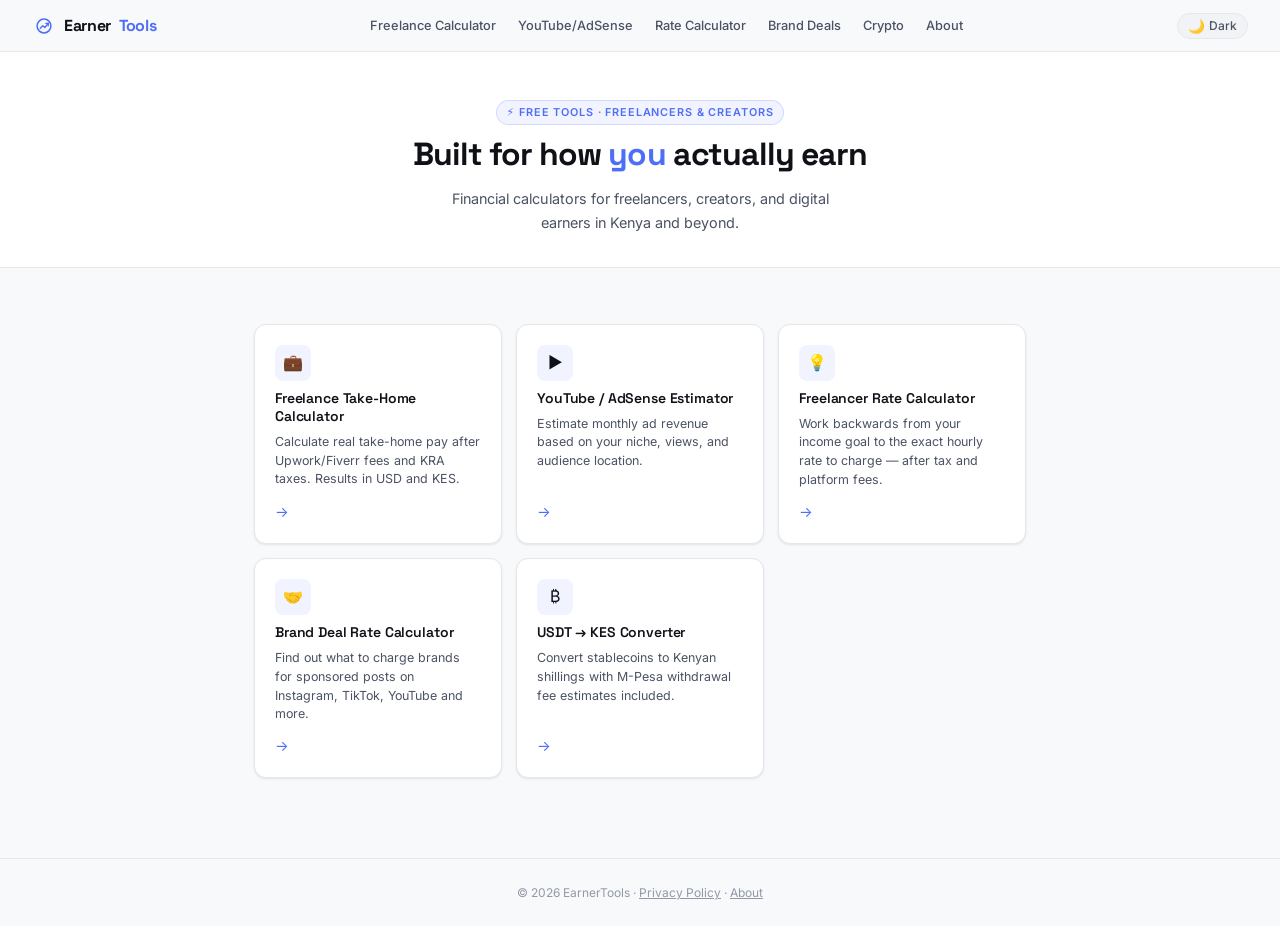
==== commit 9129f781: "Add EarnerTools logo mark and wire it into the nav bar New coin + growth-arrow icon, added as SVG (l" ====
--- a/index.html
+++ b/index.html
@@ -7,23 +7,28 @@
   <meta name="description" content="Free financial calculators built for the new economy. Freelance take-home pay, YouTube revenue estimates, freelancer rate calculator, and crypto-to-KES converter." />
   <link rel="stylesheet" href="css/style.css" />
 
+  <!-- Favicon -->
+  <link rel="icon" href="/assets/favicon.png" type="image/png" />
+  <link rel="icon" href="/assets/favicon.ico" sizes="any" />
+  <link rel="apple-touch-icon" href="/assets/apple-touch-icon.png" />
+
   <!-- Open Graph -->
   <meta property="og:type"        content="website" />
   <meta property="og:site_name"   content="EarnerTools" />
   <meta property="og:title"       content="EarnerTools — Free Financial Calculators for Freelancers & Creators" />
   <meta property="og:description" content="Free calculator tools built for the new economy. Freelance take-home pay, YouTube revenue, brand deal rates, freelancer rate calculator and crypto-to-KES converter." />
-  <meta property="og:url"         content="https://earnertools.com/" />
-  <meta property="og:image"       content="https://earnertools.com/og-image.png" />
+  <meta property="og:url"         content="https://earnertools.netlify.app/" />
+  <meta property="og:image"       content="https://earnertools.netlify.app/assets/og-image.png" />
 
   <!-- Twitter Card -->
   <meta name="twitter:card"        content="summary_large_image" />
   <meta name="twitter:site"        content="@earnertools" />
   <meta name="twitter:title"       content="EarnerTools — Free Financial Calculators for Freelancers & Creators" />
   <meta name="twitter:description" content="Free calculator tools built for the new economy. Freelance take-home pay, YouTube revenue, brand deal rates, freelancer rate calculator and crypto-to-KES converter." />
-  <meta name="twitter:image"       content="https://earnertools.com/og-image.png" />
+  <meta name="twitter:image"       content="https://earnertools.netlify.app/assets/og-image.png" />
 
   <!-- Canonical -->
-  <link rel="canonical" href="https://earnertools.com/" />
+  <link rel="canonical" href="https://earnertools.netlify.app/" />
 
   <!-- Google Analytics — replace GA_MEASUREMENT_ID with your actual ID -->
   <script async src="https://www.googletagmanager.com/gtag/js?id=GA_MEASUREMENT_ID"></script>
@@ -33,11 +38,22 @@
     gtag('js', new Date());
     gtag('config', 'GA_MEASUREMENT_ID');
   </script>
+
+  <!-- Structured data -->
+  <script type="application/ld+json">
+  {
+    "@context": "https://schema.org",
+    "@type": "WebSite",
+    "name": "EarnerTools",
+    "url": "https://earnertools.netlify.app/",
+    "description": "Free financial calculators built for the new economy. Freelance take-home pay, YouTube revenue estimates, freelancer rate calculator, and crypto-to-KES converter."
+  }
+  </script>
 </head>
 <body>
 
 <nav>
-  <a href="index.html" class="nav-logo">Earner<span>Tools</span></a>
+  <a href="index.html" class="nav-logo"><svg class="nav-logo-icon" viewBox="0 0 160 160" width="24" height="24" aria-hidden="true"><circle cx="80" cy="80" r="46" fill="none" stroke="currentColor" stroke-width="10"/><path d="M 55 95 L 72 78 L 86 90 L 108 62" fill="none" stroke="currentColor" stroke-width="9" stroke-linecap="round" stroke-linejoin="round"/><path d="M 92 62 L 108 62 L 108 78" fill="none" stroke="currentColor" stroke-width="9" stroke-linecap="round" stroke-linejoin="round"/></svg>Earner<span>Tools</span></a>
   <ul class="nav-links">
     <li><a href="freelance-calc.html">Freelance Calculator</a></li>
     <li><a href="youtube-calc.html">YouTube/AdSense</a></li>
--- a/css/style.css
+++ b/css/style.css
@@ -89,6 +89,9 @@
 }
 
 .nav-logo {
+  display: flex;
+  align-items: center;
+  gap: 8px;
   font-family: 'Space Grotesk', sans-serif;
   font-weight: 700;
   font-size: 1rem;
@@ -100,6 +103,7 @@
 }
 
 .nav-logo span { color: var(--accent); }
+.nav-logo-icon { color: var(--accent); flex-shrink: 0; }
 
 .nav-links {
   display: flex;
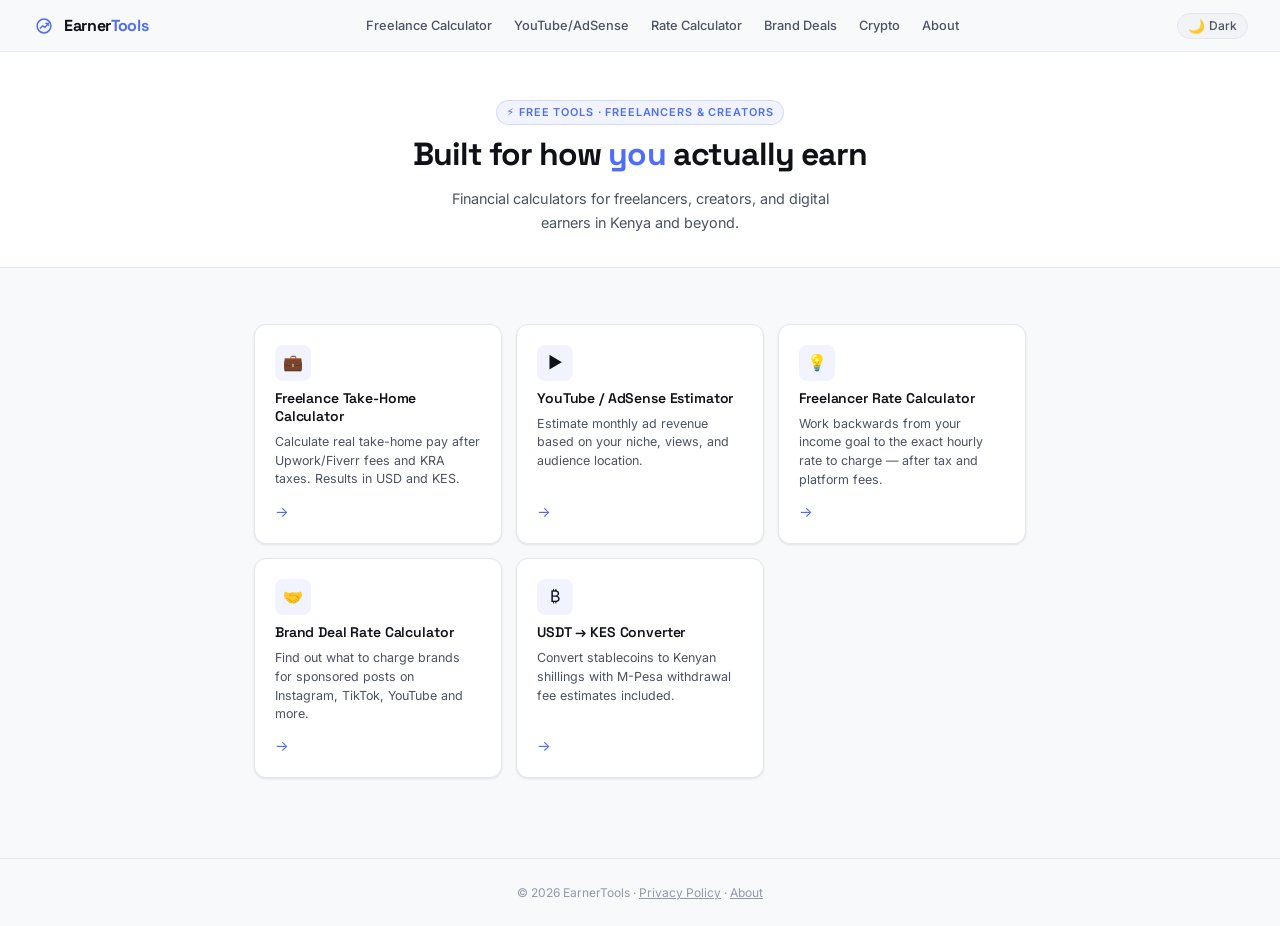
==== commit 97c57d01: "Fix visible gap between "Earner" and "Tools" in the nav wordmark The flex gap: 8px added to .nav-log" ====
--- a/index.html
+++ b/index.html
@@ -2,6 +2,7 @@
 <html lang="en">
 <head>
   <meta charset="UTF-8" />
+  <script>(function(){try{if(localStorage.getItem('et-theme')==='dark')document.documentElement.classList.add('dark');}catch(e){}})();</script>
   <meta name="viewport" content="width=device-width, initial-scale=1.0" />
   <title>Earner Tools — Free Calculator Tools for Freelancers, Creators & Digital Earners</title>
   <meta name="description" content="Free financial calculators built for the new economy. Freelance take-home pay, YouTube revenue estimates, freelancer rate calculator, and crypto-to-KES converter." />
@@ -53,7 +54,7 @@
 <body>
 
 <nav>
-  <a href="index.html" class="nav-logo"><svg class="nav-logo-icon" viewBox="0 0 160 160" width="24" height="24" aria-hidden="true"><circle cx="80" cy="80" r="46" fill="none" stroke="currentColor" stroke-width="10"/><path d="M 55 95 L 72 78 L 86 90 L 108 62" fill="none" stroke="currentColor" stroke-width="9" stroke-linecap="round" stroke-linejoin="round"/><path d="M 92 62 L 108 62 L 108 78" fill="none" stroke="currentColor" stroke-width="9" stroke-linecap="round" stroke-linejoin="round"/></svg>Earner<span>Tools</span></a>
+  <a href="index.html" class="nav-logo"><svg class="nav-logo-icon" viewBox="0 0 160 160" width="24" height="24" aria-hidden="true"><circle cx="80" cy="80" r="46" fill="none" stroke="currentColor" stroke-width="10"/><path d="M 55 95 L 72 78 L 86 90 L 108 62" fill="none" stroke="currentColor" stroke-width="9" stroke-linecap="round" stroke-linejoin="round"/><path d="M 92 62 L 108 62 L 108 78" fill="none" stroke="currentColor" stroke-width="9" stroke-linecap="round" stroke-linejoin="round"/></svg><span class="nav-logo-text">Earner<span>Tools</span></span></a>
   <ul class="nav-links">
     <li><a href="freelance-calc.html">Freelance Calculator</a></li>
     <li><a href="youtube-calc.html">YouTube/AdSense</a></li>
--- a/css/style.css
+++ b/css/style.css
@@ -30,7 +30,7 @@
 }
 
 /* ── TOKENS — DARK ── */
-body.dark {
+html.dark {
   --bg:             #0d0f14;
   --bg-card:        #151820;
   --bg-input:       #1c1f28;
@@ -102,7 +102,7 @@
   flex-shrink: 0;
 }
 
-.nav-logo span { color: var(--accent); }
+.nav-logo-text span { color: var(--accent); }
 .nav-logo-icon { color: var(--accent); flex-shrink: 0; }
 
 .nav-links {
